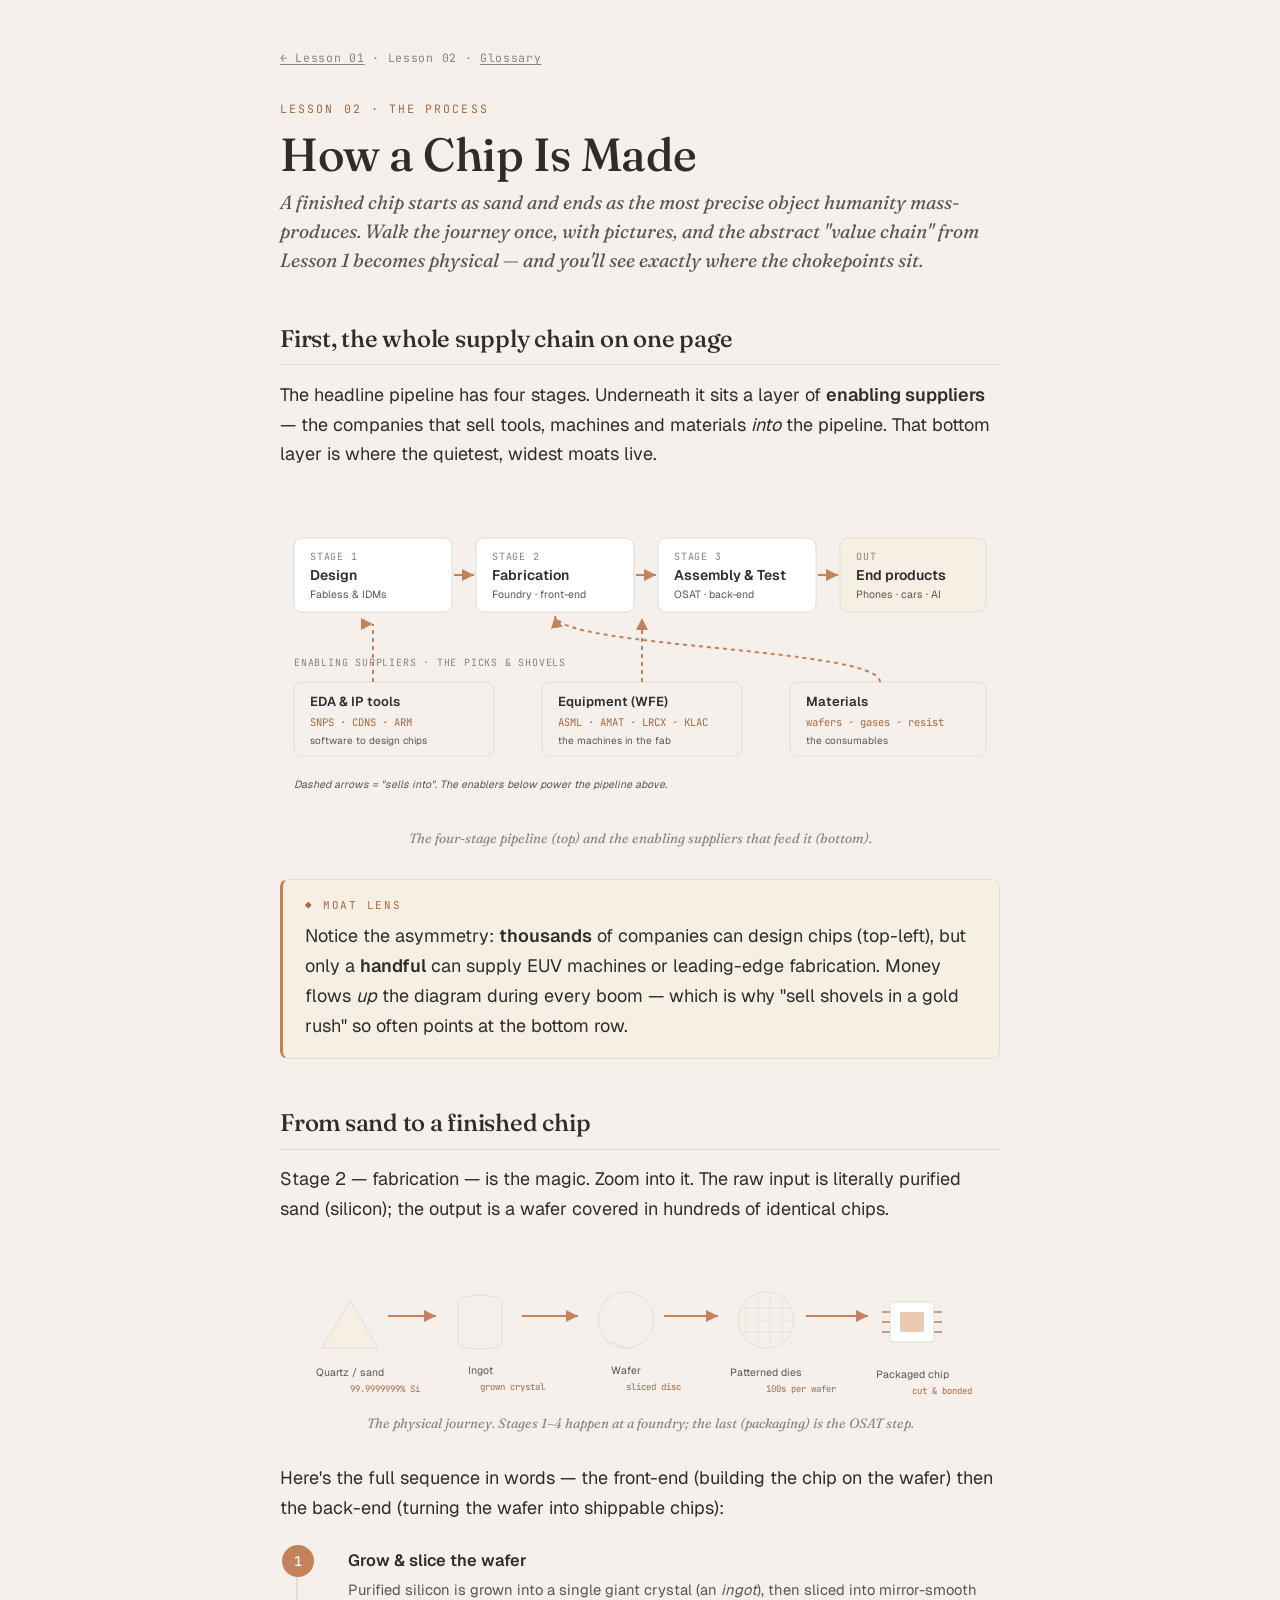
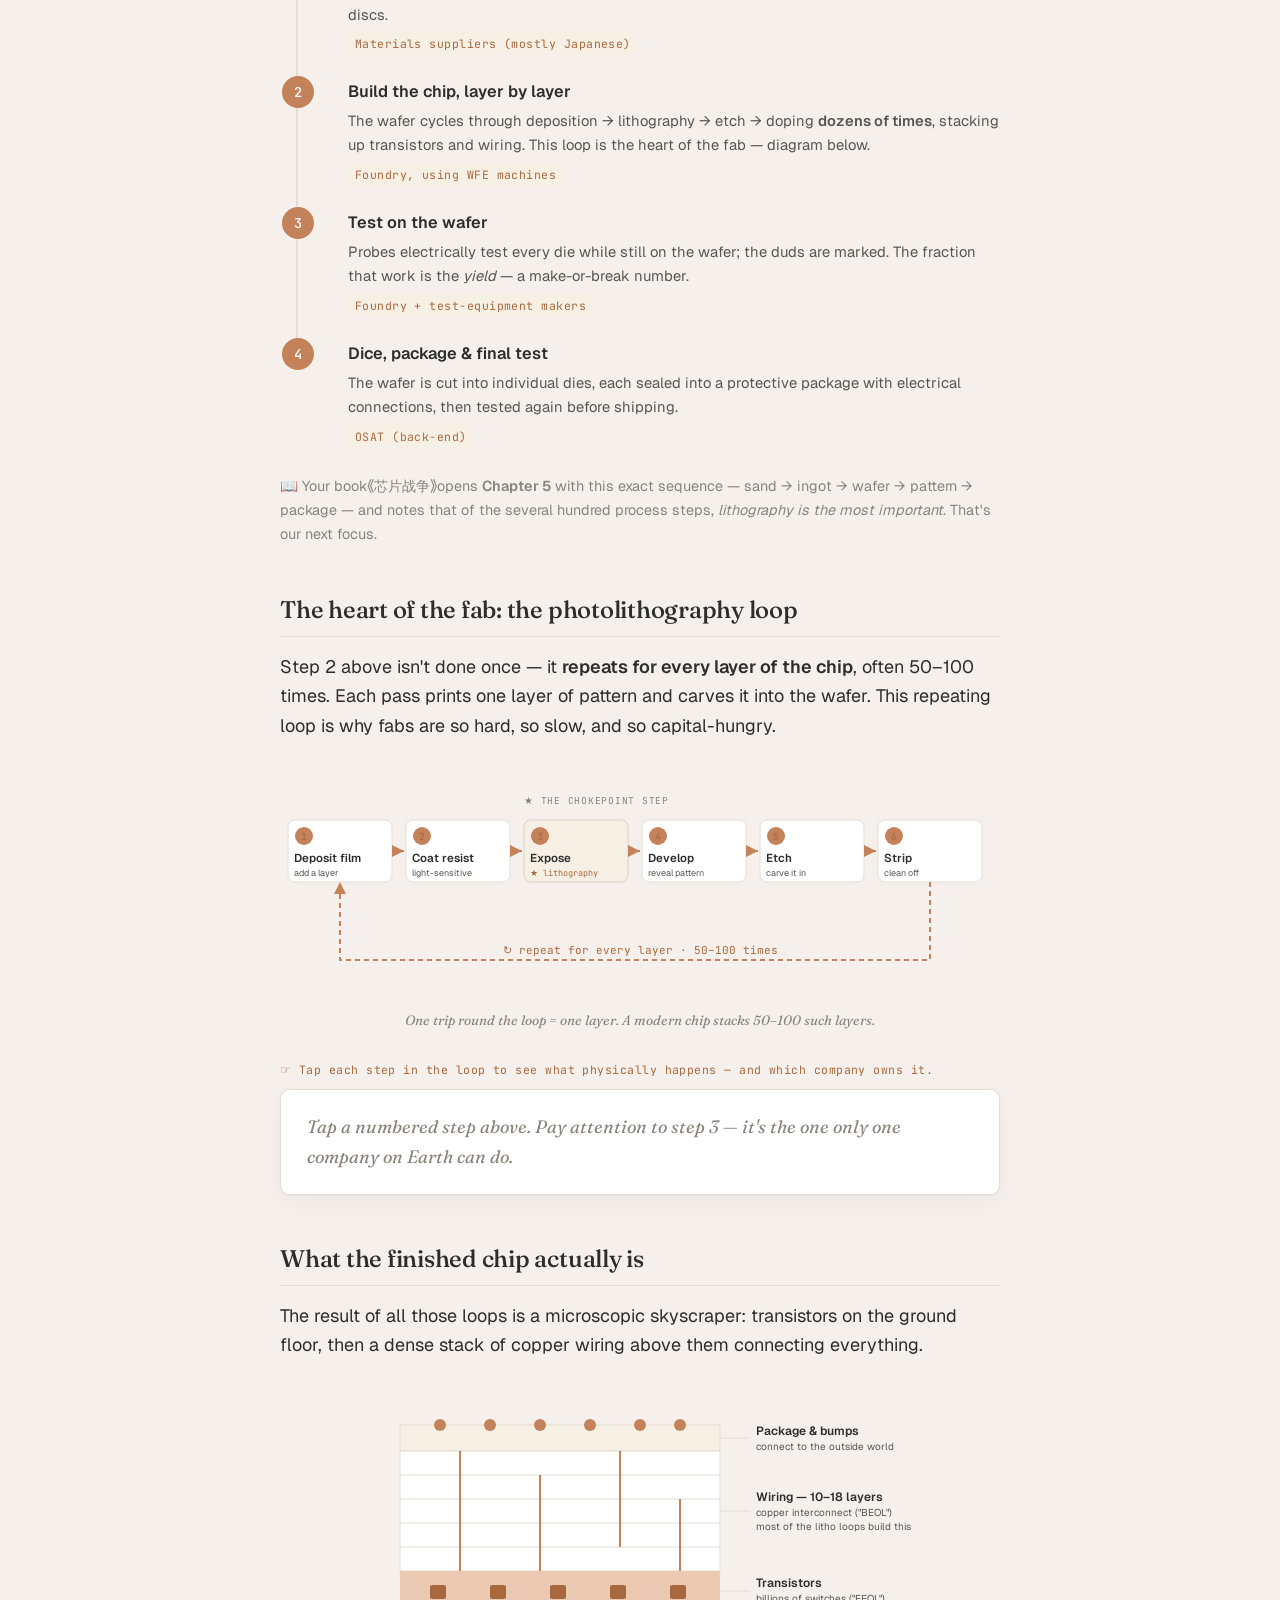
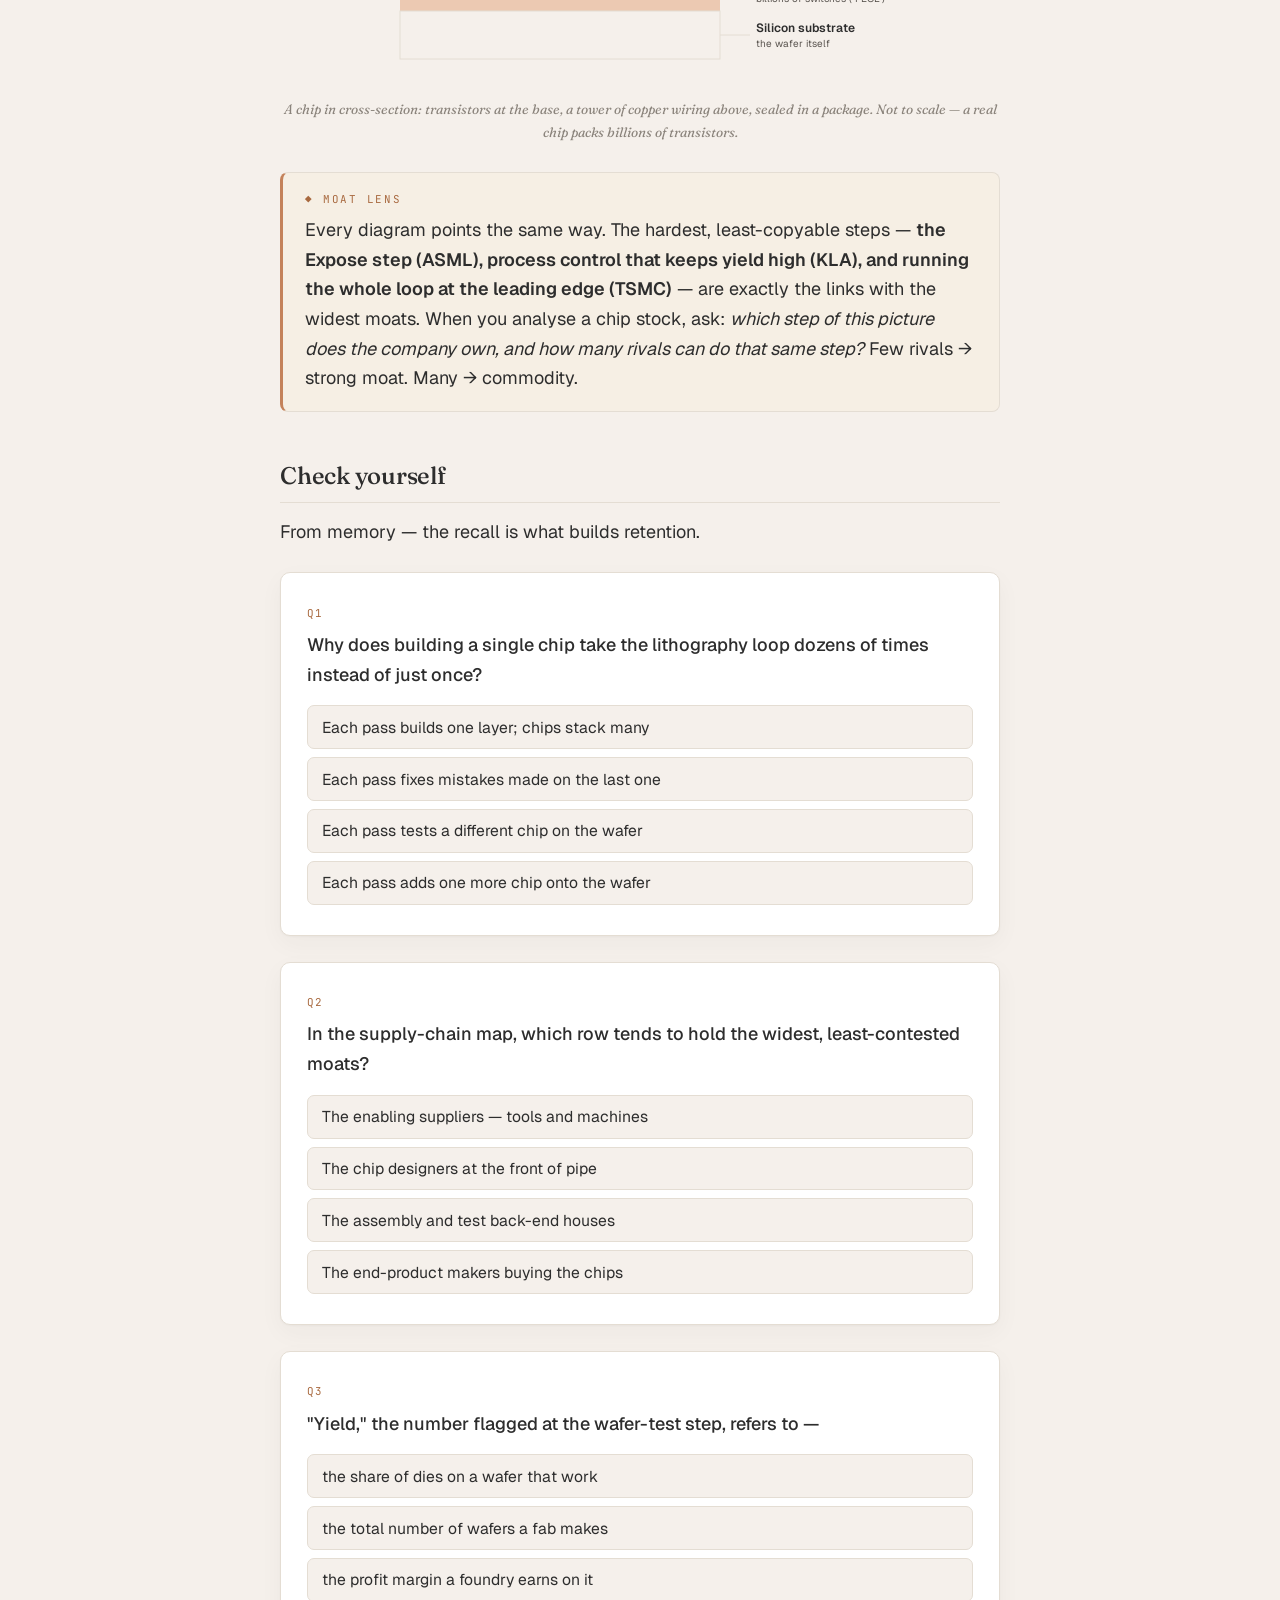
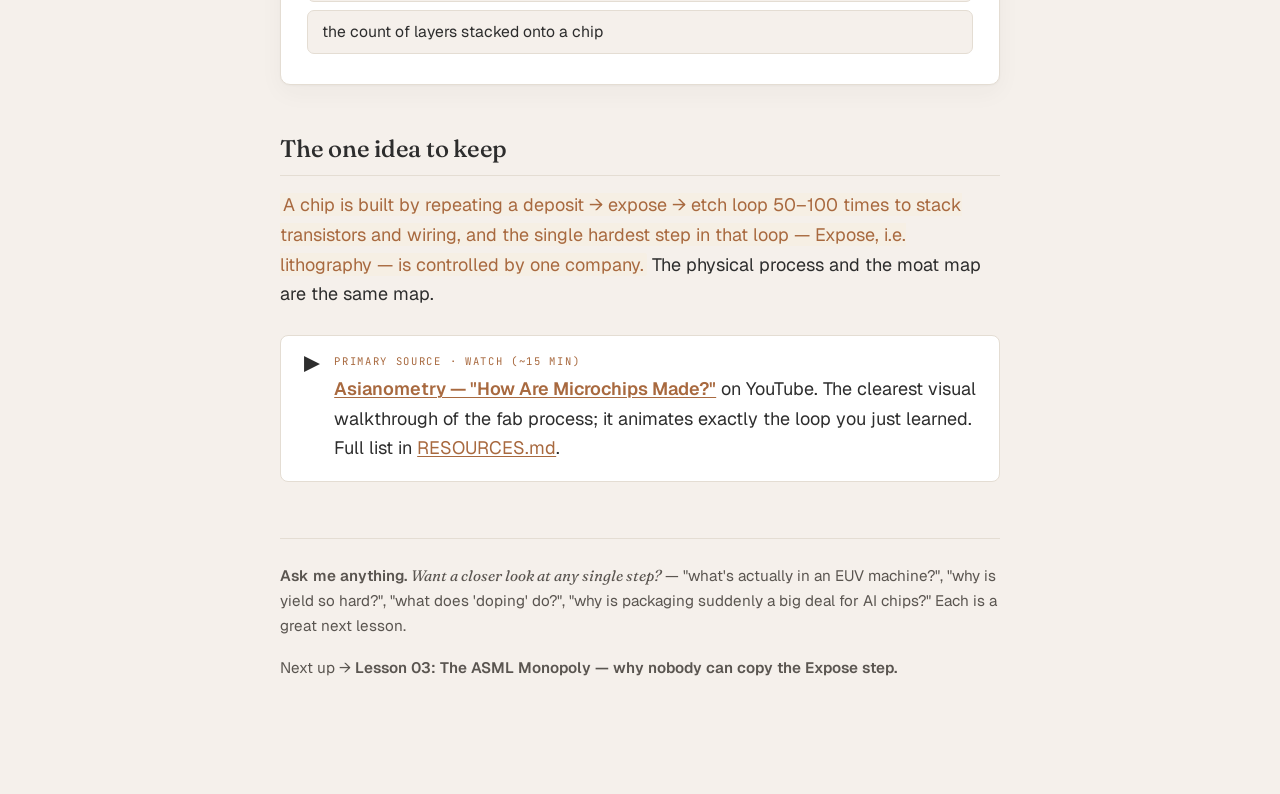
==== lessons/0002-how-a-chip-is-made.html @ f0791d8a "Initial commit: chip-knowledge course (public lessons) Value-chain and chip-manufacturing lessons, g" ====
<!DOCTYPE html>
<html lang="en">
<head>
<meta charset="utf-8">
<meta name="viewport" content="width=device-width, initial-scale=1">
<title>Lesson 2 — How a Chip Is Made</title>
<link rel="stylesheet" href="../assets/course.css">
</head>
<body>
<div class="wrap">
  <div class="crumbs"><a href="0001-the-value-chain-where-moats-hide.html">← Lesson 01</a> · Lesson 02 · <a href="../reference/glossary.html">Glossary</a></div>
  <p class="eyebrow">Lesson 02 · The Process</p>
  <h1>How a Chip Is Made</h1>
  <p class="lede">A finished chip starts as sand and ends as the most precise object humanity mass-produces. Walk the journey once, with pictures, and the abstract "value chain" from Lesson 1 becomes physical — and you'll <em>see</em> exactly where the chokepoints sit.</p>

  <h2>First, the whole supply chain on one page</h2>
  <p>The headline pipeline has four stages. Underneath it sits a layer of <strong>enabling suppliers</strong> — the companies that sell tools, machines and materials <em>into</em> the pipeline. That bottom layer is where the quietest, widest moats live.</p>

  <figure class="fig">
    <svg viewBox="0 0 720 320" role="img" aria-label="Semiconductor supply chain map">
      <!-- top pipeline -->
      <g>
        <rect class="svg-card" x="14" y="40" width="158" height="74" rx="8" stroke-width="1"/>
        <text class="t-label" x="30" y="62" font-size="10">STAGE 1</text>
        <text class="t-title" x="30" y="82" font-size="14">Design</text>
        <text class="t-body" x="30" y="100" font-size="10.5">Fabless &amp; IDMs</text>

        <rect class="svg-card" x="196" y="40" width="158" height="74" rx="8" stroke-width="1"/>
        <text class="t-label" x="212" y="62" font-size="10">STAGE 2</text>
        <text class="t-title" x="212" y="82" font-size="14">Fabrication</text>
        <text class="t-body" x="212" y="100" font-size="10.5">Foundry · front-end</text>

        <rect class="svg-card" x="378" y="40" width="158" height="74" rx="8" stroke-width="1"/>
        <text class="t-label" x="394" y="62" font-size="10">STAGE 3</text>
        <text class="t-title" x="394" y="82" font-size="14">Assembly &amp; Test</text>
        <text class="t-body" x="394" y="100" font-size="10.5">OSAT · back-end</text>

        <rect class="svg-wash" x="560" y="40" width="146" height="74" rx="8" stroke-width="1"/>
        <text class="t-label" x="576" y="62" font-size="10">OUT</text>
        <text class="t-title" x="576" y="82" font-size="14">End products</text>
        <text class="t-body" x="576" y="100" font-size="10.5">Phones · cars · AI</text>
      </g>
      <!-- pipeline arrows -->
      <g class="svg-flow">
        <path d="M174 77 H194" marker-end="url(#ah)"/>
        <path d="M356 77 H376" marker-end="url(#ah)"/>
        <path d="M538 77 H558" marker-end="url(#ah)"/>
      </g>

      <!-- enabler band -->
      <text class="t-label" x="14" y="168" font-size="10">ENABLING SUPPLIERS · THE PICKS &amp; SHOVELS</text>
      <g>
        <rect class="svg-cream" x="14" y="184" width="200" height="74" rx="8" stroke-width="1"/>
        <text class="t-title" x="30" y="208" font-size="13">EDA &amp; IP tools</text>
        <text class="t-mono" x="30" y="228" font-size="10.5">SNPS · CDNS · ARM</text>
        <text class="t-body" x="30" y="246" font-size="10">software to design chips</text>

        <rect class="svg-cream" x="262" y="184" width="200" height="74" rx="8" stroke-width="1"/>
        <text class="t-title" x="278" y="208" font-size="13">Equipment (WFE)</text>
        <text class="t-mono" x="278" y="228" font-size="10.5">ASML · AMAT · LRCX · KLAC</text>
        <text class="t-body" x="278" y="246" font-size="10">the machines in the fab</text>

        <rect class="svg-cream" x="510" y="184" width="196" height="74" rx="8" stroke-width="1"/>
        <text class="t-title" x="526" y="208" font-size="13">Materials</text>
        <text class="t-mono" x="526" y="228" font-size="10.5">wafers · gases · resist</text>
        <text class="t-body" x="526" y="246" font-size="10">the consumables</text>
      </g>
      <!-- feed arrows up into pipeline -->
      <g class="svg-flow" stroke-dasharray="4 4">
        <path d="M93 184 V126 H93" marker-end="url(#ah)"/>
        <path d="M362 184 V120" marker-end="url(#ah)"/>
        <path d="M600 184 C600 150 280 150 275 118" marker-end="url(#ah)"/>
      </g>
      <text class="t-body" x="14" y="290" font-size="10.5" font-style="italic">Dashed arrows = "sells into". The enablers below power the pipeline above.</text>

      <defs>
        <marker id="ah" markerWidth="9" markerHeight="9" refX="6" refY="3" orient="auto">
          <path d="M0,0 L6,3 L0,6 Z" fill="#c4825a"/>
        </marker>
      </defs>
    </svg>
    <figcaption>The four-stage pipeline (top) and the enabling suppliers that feed it (bottom).</figcaption>
  </figure>

  <div class="moat-lens">
    <span class="tag">◆ Moat Lens</span>
    <p>Notice the asymmetry: <strong>thousands</strong> of companies can design chips (top-left), but only a <strong>handful</strong> can supply EUV machines or leading-edge fabrication. Money flows <em>up</em> the diagram during every boom — which is why "sell shovels in a gold rush" so often points at the bottom row.</p>
  </div>

  <h2>From sand to a finished chip</h2>
  <p>Stage 2 — fabrication — is the magic. Zoom into it. The raw input is literally purified sand (silicon); the output is a wafer covered in hundreds of identical chips.</p>

  <figure class="fig">
    <svg viewBox="0 0 720 150" role="img" aria-label="From sand to chip">
      <!-- sand -->
      <g transform="translate(36,40)">
        <path class="svg-wash" d="M6 56 L34 8 L62 56 Z" stroke-width="1"/>
        <text class="t-body" x="34" y="84" font-size="10.5" text-anchor="middle">Quartz / sand</text>
        <text class="t-mono" x="34" y="100" font-size="9">99.9999999% Si</text>
      </g>
      <!-- ingot -->
      <g transform="translate(170,38)">
        <ellipse class="svg-cream" cx="30" cy="12" rx="22" ry="7" stroke-width="1"/>
        <path class="svg-cream" d="M8 12 V52 a22 7 0 0 0 44 0 V12" stroke-width="1"/>
        <text class="t-body" x="30" y="84" font-size="10.5" text-anchor="middle">Ingot</text>
        <text class="t-mono" x="30" y="100" font-size="9">grown crystal</text>
      </g>
      <!-- wafer -->
      <g transform="translate(312,38)">
        <circle class="svg-cream" cx="34" cy="30" r="28" stroke-width="1"/>
        <line class="svg-line" x1="20" y1="52" x2="34" y2="58" stroke-width="1"/>
        <text class="t-body" x="34" y="84" font-size="10.5" text-anchor="middle">Wafer</text>
        <text class="t-mono" x="34" y="100" font-size="9">sliced disc</text>
      </g>
      <!-- die grid -->
      <g transform="translate(452,40)">
        <circle class="svg-cream" cx="34" cy="28" r="28" stroke-width="1"/>
        <g class="svg-line" stroke-width="0.8">
          <line x1="14" y1="8" x2="14" y2="48"/><line x1="26" y1="4" x2="26" y2="52"/>
          <line x1="38" y1="4" x2="38" y2="52"/><line x1="50" y1="8" x2="50" y2="48"/>
          <line x1="8" y1="16" x2="60" y2="16"/><line x1="6" y1="28" x2="62" y2="28"/>
          <line x1="8" y1="40" x2="60" y2="40"/>
        </g>
        <text class="t-body" x="34" y="84" font-size="10.5" text-anchor="middle">Patterned dies</text>
        <text class="t-mono" x="34" y="100" font-size="9">100s per wafer</text>
      </g>
      <!-- chip -->
      <g transform="translate(596,42)">
        <rect class="svg-card" x="14" y="8" width="44" height="40" rx="3" stroke-width="1"/>
        <rect class="svg-accent-soft" x="24" y="18" width="24" height="20" rx="2"/>
        <g stroke="#c4825a" stroke-width="1.5">
          <line x1="14" y1="18" x2="6" y2="18"/><line x1="14" y1="28" x2="6" y2="28"/><line x1="14" y1="38" x2="6" y2="38"/>
          <line x1="58" y1="18" x2="66" y2="18"/><line x1="58" y1="28" x2="66" y2="28"/><line x1="58" y1="38" x2="66" y2="38"/>
        </g>
        <text class="t-body" x="36" y="84" font-size="10.5" text-anchor="middle">Packaged chip</text>
        <text class="t-mono" x="36" y="100" font-size="9">cut &amp; bonded</text>
      </g>
      <!-- arrows -->
      <g class="svg-flow">
        <path d="M108 64 H156" marker-end="url(#ah2)"/>
        <path d="M242 64 H298" marker-end="url(#ah2)"/>
        <path d="M384 64 H438" marker-end="url(#ah2)"/>
        <path d="M526 64 H588" marker-end="url(#ah2)"/>
      </g>
      <defs>
        <marker id="ah2" markerWidth="9" markerHeight="9" refX="6" refY="3" orient="auto">
          <path d="M0,0 L6,3 L0,6 Z" fill="#c4825a"/>
        </marker>
      </defs>
    </svg>
    <figcaption>The physical journey. Stages 1–4 happen at a foundry; the last (packaging) is the OSAT step.</figcaption>
  </figure>

  <p>Here's the full sequence in words — the front-end (building the chip on the wafer) then the back-end (turning the wafer into shippable chips):</p>

  <div class="stepper">
    <div class="step">
      <h4>Grow &amp; slice the wafer</h4>
      <p>Purified silicon is grown into a single giant crystal (an <em>ingot</em>), then sliced into mirror-smooth discs.</p>
      <span class="who">Materials suppliers (mostly Japanese)</span>
    </div>
    <div class="step">
      <h4>Build the chip, layer by layer</h4>
      <p>The wafer cycles through deposition → lithography → etch → doping <strong>dozens of times</strong>, stacking up transistors and wiring. This loop is the heart of the fab — diagram below.</p>
      <span class="who">Foundry, using WFE machines</span>
    </div>
    <div class="step">
      <h4>Test on the wafer</h4>
      <p>Probes electrically test every die while still on the wafer; the duds are marked. The fraction that work is the <em>yield</em> — a make-or-break number.</p>
      <span class="who">Foundry + test-equipment makers</span>
    </div>
    <div class="step">
      <h4>Dice, package &amp; final test</h4>
      <p>The wafer is cut into individual dies, each sealed into a protective package with electrical connections, then tested again before shipping.</p>
      <span class="who">OSAT (back-end)</span>
    </div>
  </div>

  <p style="font-size:0.9rem;color:var(--ink-faint);">📖 Your book《芯片战争》opens <strong>Chapter 5</strong> with this exact sequence — sand → ingot → wafer → pattern → package — and notes that of the several hundred process steps, <em>lithography is the most important</em>. That's our next focus.</p>

  <h2>The heart of the fab: the photolithography loop</h2>
  <p>Step 2 above isn't done once — it <strong>repeats for every layer of the chip</strong>, often 50–100 times. Each pass prints one layer of pattern and carves it into the wafer. This repeating loop is why fabs are so hard, so slow, and so capital-hungry.</p>

  <div data-explore>
    <figure class="fig">
      <svg viewBox="0 0 720 230" role="img" aria-label="The photolithography cycle — tap a step">
        <!-- clickable step boxes -->
        <g class="loop-step" data-pick="deposit">
          <rect class="svg-card pick-bg" x="8" y="50" width="104" height="62" rx="7" stroke-width="1"/>
          <circle class="svg-accent" cx="24" cy="66" r="9"/><text x="24" y="70" font-size="10" text-anchor="middle" fill="#fff" class="t-mono">1</text>
          <text class="t-title" x="14" y="92" font-size="11.5">Deposit film</text>
          <text class="t-body" x="14" y="106" font-size="9">add a layer</text>
        </g>
        <g class="loop-step" data-pick="coat">
          <rect class="svg-card pick-bg" x="126" y="50" width="104" height="62" rx="7" stroke-width="1"/>
          <circle class="svg-accent" cx="142" cy="66" r="9"/><text x="142" y="70" font-size="10" text-anchor="middle" fill="#fff" class="t-mono">2</text>
          <text class="t-title" x="132" y="92" font-size="11.5">Coat resist</text>
          <text class="t-body" x="132" y="106" font-size="9">light-sensitive</text>
        </g>
        <g class="loop-step" data-pick="expose">
          <rect class="svg-wash pick-bg" x="244" y="50" width="104" height="62" rx="7" stroke-width="1.5" stroke="#c4825a"/>
          <circle class="svg-accent" cx="260" cy="66" r="9"/><text x="260" y="70" font-size="10" text-anchor="middle" fill="#fff" class="t-mono">3</text>
          <text class="t-title" x="250" y="92" font-size="11.5">Expose</text>
          <text class="t-mono" x="250" y="106" font-size="8.5">★ lithography</text>
        </g>
        <g class="loop-step" data-pick="develop">
          <rect class="svg-card pick-bg" x="362" y="50" width="104" height="62" rx="7" stroke-width="1"/>
          <circle class="svg-accent" cx="378" cy="66" r="9"/><text x="378" y="70" font-size="10" text-anchor="middle" fill="#fff" class="t-mono">4</text>
          <text class="t-title" x="368" y="92" font-size="11.5">Develop</text>
          <text class="t-body" x="368" y="106" font-size="9">reveal pattern</text>
        </g>
        <g class="loop-step" data-pick="etch">
          <rect class="svg-card pick-bg" x="480" y="50" width="104" height="62" rx="7" stroke-width="1"/>
          <circle class="svg-accent" cx="496" cy="66" r="9"/><text x="496" y="70" font-size="10" text-anchor="middle" fill="#fff" class="t-mono">5</text>
          <text class="t-title" x="486" y="92" font-size="11.5">Etch</text>
          <text class="t-body" x="486" y="106" font-size="9">carve it in</text>
        </g>
        <g class="loop-step" data-pick="strip">
          <rect class="svg-card pick-bg" x="598" y="50" width="104" height="62" rx="7" stroke-width="1"/>
          <circle class="svg-accent" cx="614" cy="66" r="9"/><text x="614" y="70" font-size="10" text-anchor="middle" fill="#fff" class="t-mono">6</text>
          <text class="t-title" x="604" y="92" font-size="11.5">Strip</text>
          <text class="t-body" x="604" y="106" font-size="9">clean off</text>
        </g>
        <!-- arrows between -->
        <g class="svg-flow">
          <path d="M112 81 H124" marker-end="url(#ah3)"/>
          <path d="M230 81 H242" marker-end="url(#ah3)"/>
          <path d="M348 81 H360" marker-end="url(#ah3)"/>
          <path d="M466 81 H478" marker-end="url(#ah3)"/>
          <path d="M584 81 H596" marker-end="url(#ah3)"/>
        </g>
        <!-- loop back -->
        <path class="svg-flow" stroke-dasharray="5 4" d="M650 112 V190 H60 V112" marker-end="url(#ah3)"/>
        <text class="t-mono" x="360" y="184" font-size="11" text-anchor="middle">↻ repeat for every layer · 50–100 times</text>
        <text class="t-label" x="244" y="34" font-size="9.5">★ THE CHOKEPOINT STEP</text>
        <defs>
          <marker id="ah3" markerWidth="9" markerHeight="9" refX="6" refY="3" orient="auto">
            <path d="M0,0 L6,3 L0,6 Z" fill="#c4825a"/>
          </marker>
        </defs>
      </svg>
      <figcaption>One trip round the loop = one layer. A modern chip stacks 50–100 such layers.</figcaption>
    </figure>
    <p class="explore-hint">Tap each step in the loop to see what physically happens — and which company owns it.</p>

    <div class="card exp-panel exp-empty" data-panel="">Tap a numbered step above. Pay attention to step 3 — it's the one only one company on Earth can do.</div>
    <div class="card exp-panel" data-panel="deposit" hidden>
      <div class="panel-head"><h4>1 · Deposit film</h4></div>
      <p class="panel-meta">Equipment: deposition tools · <span class="ticker">AMAT · LRCX</span></p>
      <p>A microscopically thin film (metal, insulator, or silicon) is laid across the whole wafer — the raw material of this layer. Done by deposition machines from Applied Materials and Lam Research.</p>
    </div>
    <div class="card exp-panel" data-panel="coat" hidden>
      <div class="panel-head"><h4>2 · Coat with photoresist</h4></div>
      <p class="panel-meta">Material: photoresist (mostly Japanese suppliers)</p>
      <p>The wafer is spun and coated with a light-sensitive chemical called <span class="term" data-def="A light-sensitive coating that changes solubility where light hits it — like photographic film.">photoresist</span>. Where light hits it next, its chemistry will change.</p>
    </div>
    <div class="card exp-panel" data-panel="expose" hidden>
      <div class="panel-head"><h4>3 · Expose — the lithography step</h4><span class="chokebadge">The chokepoint</span></div>
      <p class="panel-meta">Equipment: lithography scanners · <span class="ticker">ASML (EUV: sole supplier)</span></p>
      <p>A <span class="term" data-def="The machine that projects the circuit pattern onto the wafer using light. The hardest, priciest step.">lithography</span> machine projects the circuit pattern onto the resist using light. The smallest features need <strong>EUV light</strong>, and <mark>only ASML on the entire planet can build an EUV machine.</mark> Every leading-edge chip passes through this one box, made by one company. <em>That</em> is what a chokepoint looks like physically.</p>
    </div>
    <div class="card exp-panel" data-panel="develop" hidden>
      <div class="panel-head"><h4>4 · Develop</h4></div>
      <p class="panel-meta">Part of the litho cell · <span class="ticker">TEL (Tokyo Electron)</span></p>
      <p>The exposed resist is washed; the light-struck parts dissolve away, leaving the pattern standing on the wafer — like developing a photograph.</p>
    </div>
    <div class="card exp-panel" data-panel="etch" hidden>
      <div class="panel-head"><h4>5 · Etch</h4></div>
      <p class="panel-meta">Equipment: etch tools · <span class="ticker">LRCX · AMAT</span></p>
      <p>Chemicals or plasma carve away the film everywhere the resist <em>doesn't</em> protect — transferring the pattern permanently into the layer. Lam Research dominates etch.</p>
    </div>
    <div class="card exp-panel" data-panel="strip" hidden>
      <div class="panel-head"><h4>6 · Strip &amp; repeat</h4></div>
      <p class="panel-meta">Then back to step 1 — 50–100 times</p>
      <p>The leftover resist is cleaned off. The wafer is now one layer taller — and the whole loop begins again for the next layer. Repeat 50–100 times to build the full chip.</p>
    </div>
  </div>

  <h2>What the finished chip actually is</h2>
  <p>The result of all those loops is a microscopic skyscraper: transistors on the ground floor, then a dense stack of copper wiring above them connecting everything.</p>

  <figure class="fig">
    <svg viewBox="0 0 720 300" role="img" aria-label="Cross-section of a chip">
      <!-- stack -->
      <g>
        <!-- bumps / package -->
        <rect class="svg-wash" x="120" y="36" width="320" height="26" stroke-width="1"/>
        <g fill="#c4825a">
          <circle cx="160" cy="36" r="6"/><circle cx="210" cy="36" r="6"/><circle cx="260" cy="36" r="6"/>
          <circle cx="310" cy="36" r="6"/><circle cx="360" cy="36" r="6"/><circle cx="400" cy="36" r="6"/>
        </g>
        <!-- metal layers (BEOL) -->
        <rect class="svg-card" x="120" y="62" width="320" height="120" stroke-width="1"/>
        <g class="svg-line" stroke-width="1">
          <line x1="120" y1="86" x2="440" y2="86"/><line x1="120" y1="110" x2="440" y2="110"/>
          <line x1="120" y1="134" x2="440" y2="134"/><line x1="120" y1="158" x2="440" y2="158"/>
        </g>
        <!-- vias -->
        <g stroke="#c4825a" stroke-width="2">
          <line x1="180" y1="62" x2="180" y2="182"/><line x1="260" y1="86" x2="260" y2="182"/>
          <line x1="340" y1="62" x2="340" y2="158"/><line x1="400" y1="110" x2="400" y2="182"/>
        </g>
        <!-- transistor layer (FEOL) -->
        <rect class="svg-accent-soft" x="120" y="182" width="320" height="40"/>
        <g fill="#a8693f">
          <rect x="150" y="196" width="16" height="14" rx="2"/><rect x="210" y="196" width="16" height="14" rx="2"/>
          <rect x="270" y="196" width="16" height="14" rx="2"/><rect x="330" y="196" width="16" height="14" rx="2"/>
          <rect x="390" y="196" width="16" height="14" rx="2"/>
        </g>
        <!-- substrate -->
        <rect class="svg-cream" x="120" y="222" width="320" height="48" stroke-width="1"/>
      </g>
      <!-- labels -->
      <g>
        <line class="svg-line" x1="440" y1="49" x2="470" y2="49" stroke-width="1"/>
        <text class="t-title" x="476" y="46" font-size="12">Package &amp; bumps</text>
        <text class="t-body" x="476" y="61" font-size="10">connect to the outside world</text>

        <line class="svg-line" x1="440" y1="122" x2="470" y2="122" stroke-width="1"/>
        <text class="t-title" x="476" y="112" font-size="12">Wiring — 10–18 layers</text>
        <text class="t-body" x="476" y="127" font-size="10">copper interconnect ("BEOL")</text>
        <text class="t-body" x="476" y="141" font-size="10">most of the litho loops build this</text>

        <line class="svg-line" x1="440" y1="202" x2="470" y2="202" stroke-width="1"/>
        <text class="t-title" x="476" y="198" font-size="12">Transistors</text>
        <text class="t-body" x="476" y="213" font-size="10">billions of switches ("FEOL")</text>

        <line class="svg-line" x1="440" y1="246" x2="470" y2="246" stroke-width="1"/>
        <text class="t-title" x="476" y="243" font-size="12">Silicon substrate</text>
        <text class="t-body" x="476" y="258" font-size="10">the wafer itself</text>
      </g>
    </svg>
    <figcaption>A chip in cross-section: transistors at the base, a tower of copper wiring above, sealed in a package. Not to scale — a real chip packs billions of transistors.</figcaption>
  </figure>

  <div class="moat-lens">
    <span class="tag">◆ Moat Lens</span>
    <p>Every diagram points the same way. The hardest, least-copyable steps — <strong>the Expose step (ASML), process control that keeps yield high (KLA), and running the whole loop at the leading edge (TSMC)</strong> — are exactly the links with the widest moats. When you analyse a chip stock, ask: <em>which step of this picture does the company own, and how many rivals can do that same step?</em> Few rivals → strong moat. Many → commodity.</p>
  </div>

  <h2>Check yourself</h2>
  <p>From memory — the recall is what builds retention.</p>

  <div class="quiz" data-quiz>
    <span class="qnum">Q1</span>
    <p class="q">Why does building a single chip take the lithography loop dozens of times instead of just once?</p>
    <button data-correct>Each pass builds one layer; chips stack many</button>
    <button>Each pass fixes mistakes made on the last one</button>
    <button>Each pass tests a different chip on the wafer</button>
    <button>Each pass adds one more chip onto the wafer</button>
    <p class="explain" hidden>A chip is a 3D stack of 50–100 layers (transistors plus a tower of wiring). The deposit → expose → etch loop builds exactly one layer per trip, so it repeats once per layer. See the cross-section above.</p>
  </div>

  <div class="quiz" data-quiz>
    <span class="qnum">Q2</span>
    <p class="q">In the supply-chain map, which row tends to hold the widest, least-contested moats?</p>
    <button data-correct>The enabling suppliers — tools and machines</button>
    <button>The chip designers at the front of pipe</button>
    <button>The assembly and test back-end houses</button>
    <button>The end-product makers buying the chips</button>
    <p class="explain" hidden>The bottom row — EDA, equipment (esp. lithography), and process control. Thousands of firms can design chips; only a handful can supply the machines. Money flows up into that row in every boom.</p>
  </div>

  <div class="quiz" data-quiz>
    <span class="qnum">Q3</span>
    <p class="q">"Yield," the number flagged at the wafer-test step, refers to —</p>
    <button data-correct>the share of dies on a wafer that work</button>
    <button>the total number of wafers a fab makes</button>
    <button>the profit margin a foundry earns on it</button>
    <button>the count of layers stacked onto a chip</button>
    <p class="explain" hidden>Yield = the fraction of dies that pass testing. At the leading edge it can make or break a node's economics — and high yield is a big part of why TSMC's manufacturing is so hard to match. We'll dig into this in the TSMC lesson.</p>
  </div>

  <h2>The one idea to keep</h2>
  <p><mark>A chip is built by repeating a deposit → expose → etch loop 50–100 times to stack transistors and wiring, and the single hardest step in that loop — Expose, i.e. lithography — is controlled by one company.</mark> The physical process and the moat map are the same map.</p>

  <div class="primary-source">
    <div class="glyph">▶</div>
    <div>
      <span class="label">Primary source · watch (~15 min)</span>
      <strong><a href="https://www.youtube.com/@Asianometry">Asianometry — "How Are Microchips Made?"</a></strong> on YouTube. The clearest visual walkthrough of the fab process; it animates exactly the loop you just learned. Full list in <a href="../RESOURCES.md">RESOURCES.md</a>.
    </div>
  </div>

  <div class="lesson-foot">
    <p><strong>Ask me anything.</strong> <span class="ask">Want a closer look at any single step?</span> — "what's actually in an EUV machine?", "why is yield so hard?", "what does 'doping' do?", "why is packaging suddenly a big deal for AI chips?" Each is a great next lesson.</p>
    <p style="margin-top:1rem;">Next up → <strong>Lesson 03: The ASML Monopoly — why nobody can copy the Expose step.</strong></p>
  </div>
</div>
<script src="../assets/quiz.js"></script>
<script src="../assets/interactive.js"></script>
</body>
</html>
---- assets/course.css ----
/* Warm Editorial — shared stylesheet for the Semiconductor Investing course.
   Every lesson and reference doc links this so the course looks like one thing. */

@import url('https://fonts.googleapis.com/css2?family=Fraunces:ital,opsz,wght@0,9..144,400;0,9..144,500;0,9..144,600;1,9..144,400;1,9..144,500&family=Geist:wght@400;500;600&family=JetBrains+Mono:wght@400;500&display=swap');

:root {
  --cream: #f5f0eb;
  --card: #ffffff;
  --ink: #2d2d2d;
  --ink-soft: #5a5550;
  --ink-faint: #8a837b;
  --terracotta: #c4825a;
  --terracotta-deep: #a8693f;
  --hairline: #e4ddd3;
  --green: #6f8f6a;
  --gold-wash: #f6efe4;
  --serif: 'Fraunces', Georgia, serif;
  --sans: 'Geist', system-ui, sans-serif;
  --mono: 'JetBrains Mono', monospace;
  --maxw: 720px;
}

* { box-sizing: border-box; }

html { -webkit-text-size-adjust: 100%; }

body {
  margin: 0;
  background: var(--cream);
  color: var(--ink);
  font-family: var(--sans);
  font-size: 18px;
  line-height: 1.65;
  padding: 3rem 1.25rem 6rem;
}

.wrap { max-width: var(--maxw); margin: 0 auto; }

/* ---- Course masthead ---- */
.eyebrow {
  font-family: var(--mono);
  font-size: 0.72rem;
  letter-spacing: 0.18em;
  text-transform: uppercase;
  color: var(--terracotta-deep);
  margin: 0 0 0.75rem;
}

h1 {
  font-family: var(--serif);
  font-weight: 500;
  font-size: clamp(2rem, 5vw, 2.9rem);
  line-height: 1.08;
  letter-spacing: -0.01em;
  margin: 0 0 0.5rem;
}

h2 {
  font-family: var(--serif);
  font-weight: 500;
  font-size: 1.5rem;
  letter-spacing: -0.01em;
  margin: 2.75rem 0 0.9rem;
  padding-bottom: 0.4rem;
  border-bottom: 1px solid var(--hairline);
}

h3 {
  font-family: var(--sans);
  font-weight: 600;
  font-size: 1.05rem;
  margin: 1.8rem 0 0.5rem;
}

.lede {
  font-family: var(--serif);
  font-size: 1.2rem;
  font-style: italic;
  color: var(--ink-soft);
  line-height: 1.5;
  margin: 0 0 1.5rem;
}

p { margin: 0 0 1.1rem; }
a { color: var(--terracotta-deep); text-decoration-thickness: 1px; text-underline-offset: 2px; }
a:hover { color: var(--terracotta); }

strong { font-weight: 600; }
em { font-style: italic; }

mark {
  background: var(--gold-wash);
  color: var(--terracotta-deep);
  padding: 0 0.15em;
  border-radius: 2px;
}

/* ---- Cards ---- */
.card {
  background: var(--card);
  border: 1px solid var(--hairline);
  border-radius: 10px;
  padding: 1.4rem 1.6rem;
  margin: 1.5rem 0;
  box-shadow: 0 1px 2px rgba(45,45,45,0.03), 0 8px 24px rgba(45,45,45,0.04);
}

.card h3:first-child { margin-top: 0; }

/* a quietly emphasized callout — the "moat lens" tie-back */
.moat-lens {
  background: var(--gold-wash);
  border: 1px solid var(--hairline);
  border-left: 3px solid var(--terracotta);
  border-radius: 8px;
  padding: 1.1rem 1.4rem;
  margin: 1.6rem 0;
}
.moat-lens .tag {
  font-family: var(--mono);
  font-size: 0.68rem;
  letter-spacing: 0.16em;
  text-transform: uppercase;
  color: var(--terracotta-deep);
  display: block;
  margin-bottom: 0.4rem;
}
.moat-lens p:last-child { margin-bottom: 0; }

/* ---- Tables ---- */
table {
  width: 100%;
  border-collapse: collapse;
  margin: 1.4rem 0;
  font-size: 0.95rem;
}
th, td {
  text-align: left;
  padding: 0.6rem 0.7rem;
  border-bottom: 1px solid var(--hairline);
  vertical-align: top;
}
th {
  font-family: var(--mono);
  font-size: 0.7rem;
  letter-spacing: 0.08em;
  text-transform: uppercase;
  color: var(--ink-faint);
  font-weight: 500;
}
td .ticker {
  font-family: var(--mono);
  font-size: 0.82rem;
  color: var(--terracotta-deep);
}

/* moat-strength dots */
.moat { font-family: var(--mono); letter-spacing: 1px; white-space: nowrap; }
.moat .on { color: var(--terracotta); }
.moat .off { color: var(--hairline); }

/* ---- Code (LIGHT, per house system) ---- */
code {
  font-family: var(--mono);
  font-size: 0.86em;
  background: var(--gold-wash);
  padding: 0.1em 0.35em;
  border-radius: 4px;
}
pre {
  background: var(--card);
  border: 1px solid var(--hairline);
  border-radius: 8px;
  padding: 1rem 1.2rem;
  overflow-x: auto;
  font-size: 0.85rem;
}
pre code { background: none; padding: 0; }

/* ---- Footer / nav ---- */
.lesson-foot {
  margin-top: 3.5rem;
  padding-top: 1.5rem;
  border-top: 1px solid var(--hairline);
  font-size: 0.95rem;
  color: var(--ink-soft);
}
.primary-source {
  display: flex;
  gap: 0.9rem;
  align-items: flex-start;
  background: var(--card);
  border: 1px solid var(--hairline);
  border-radius: 8px;
  padding: 1.1rem 1.3rem;
  margin: 1.6rem 0;
}
.primary-source .glyph { font-size: 1.4rem; line-height: 1; }
.primary-source .label {
  font-family: var(--mono);
  font-size: 0.66rem;
  letter-spacing: 0.16em;
  text-transform: uppercase;
  color: var(--terracotta-deep);
  display: block;
  margin-bottom: 0.2rem;
}

.ask {
  font-style: italic;
  font-family: var(--serif);
  color: var(--ink-soft);
}

.crumbs {
  font-family: var(--mono);
  font-size: 0.72rem;
  letter-spacing: 0.06em;
  color: var(--ink-faint);
  margin-bottom: 2rem;
}
.crumbs a { color: var(--ink-faint); }

/* ---- Diagrams (reusable visual language) ---- */
.fig {
  margin: 1.8rem 0;
}
.fig svg { width: 100%; height: auto; display: block; }
.fig figcaption {
  font-size: 0.85rem;
  color: var(--ink-faint);
  margin-top: 0.6rem;
  text-align: center;
  font-style: italic;
  font-family: var(--serif);
}

/* SVG token classes used inside lesson diagrams */
.svg-card { fill: var(--card); stroke: var(--hairline); }
.svg-cream { fill: var(--cream); stroke: var(--hairline); }
.svg-wash { fill: var(--gold-wash); stroke: var(--hairline); }
.svg-accent { fill: var(--terracotta); }
.svg-accent-soft { fill: #ecc9b2; }
.svg-line { stroke: var(--hairline); fill: none; }
.svg-flow { stroke: var(--terracotta); fill: none; stroke-width: 2; }
.svg-ink { fill: var(--ink); }
.t-title { font-family: 'Geist', sans-serif; font-weight: 600; fill: var(--ink); }
.t-body { font-family: 'Geist', sans-serif; fill: var(--ink-soft); }
.t-mono { font-family: 'JetBrains Mono', monospace; fill: var(--terracotta-deep); }
.t-label { font-family: 'JetBrains Mono', monospace; fill: var(--ink-faint); letter-spacing: 0.08em; }

/* HTML flow pipeline (supply chain) */
.flow {
  display: flex;
  flex-direction: column;
  gap: 0;
  margin: 1.6rem 0;
}
.flow-node {
  background: var(--card);
  border: 1px solid var(--hairline);
  border-left: 3px solid var(--terracotta);
  border-radius: 8px;
  padding: 0.85rem 1.1rem;
}
.flow-node .step-k {
  font-family: var(--mono);
  font-size: 0.66rem;
  letter-spacing: 0.14em;
  text-transform: uppercase;
  color: var(--terracotta-deep);
}
.flow-node h4 { margin: 0.15rem 0 0.2rem; font-family: var(--sans); font-size: 1rem; font-weight: 600; }
.flow-node p { margin: 0; font-size: 0.9rem; color: var(--ink-soft); }
.flow-node .ticker { font-family: var(--mono); font-size: 0.78rem; color: var(--terracotta-deep); }
.flow-arrow {
  align-self: center;
  color: var(--terracotta);
  font-size: 1.1rem;
  line-height: 1;
  margin: 0.35rem 0;
}

/* numbered process stepper */
.stepper { counter-reset: step; margin: 1.6rem 0; }
.step {
  position: relative;
  padding: 0 0 1.4rem 3.1rem;
  border-left: 2px solid var(--hairline);
  margin-left: 1rem;
}
.step:last-child { border-left-color: transparent; padding-bottom: 0; }
.step::before {
  counter-increment: step;
  content: counter(step);
  position: absolute;
  left: -1rem;
  top: -0.2rem;
  width: 2rem; height: 2rem;
  background: var(--terracotta);
  color: #fff;
  border-radius: 50%;
  display: grid;
  place-items: center;
  font-family: var(--mono);
  font-size: 0.85rem;
  font-weight: 500;
}
.step h4 { margin: 0 0 0.2rem; font-family: var(--sans); font-size: 1.02rem; font-weight: 600; }
.step p { margin: 0; font-size: 0.92rem; color: var(--ink-soft); }
.step .who {
  display: inline-block;
  margin-top: 0.35rem;
  font-family: var(--mono);
  font-size: 0.72rem;
  letter-spacing: 0.04em;
  color: var(--terracotta-deep);
  background: var(--gold-wash);
  padding: 0.1rem 0.45rem;
  border-radius: 4px;
}

/* ---- Interactive explorer (see assets/interactive.js) ---- */
.explore-hint {
  font-family: var(--mono);
  font-size: 0.72rem;
  letter-spacing: 0.04em;
  color: var(--terracotta-deep);
  margin: 0.2rem 0 0.6rem;
}
.explore-hint::before { content: "☞ "; }

/* clickable chain of links */
.chain {
  display: flex;
  flex-wrap: wrap;
  gap: 0.4rem;
  margin: 1.2rem 0 0.4rem;
}
.link-chip {
  flex: 1 1 0;
  min-width: 86px;
  background: var(--card);
  border: 1px solid var(--hairline);
  border-radius: 9px;
  padding: 0.6rem 0.5rem;
  text-align: center;
  cursor: pointer;
  transition: border-color .12s, background .12s, box-shadow .12s;
  outline: none;
}
.link-chip:hover { border-color: var(--terracotta); }
.link-chip:focus-visible { box-shadow: 0 0 0 3px var(--gold-wash); border-color: var(--terracotta); }
.link-chip.is-active { background: var(--terracotta); border-color: var(--terracotta); box-shadow: 0 4px 14px rgba(196,130,90,0.3); }
.link-chip .lc-num { font-family: var(--mono); font-size: 0.66rem; color: var(--terracotta-deep); }
.link-chip .lc-name { display: block; font-size: 0.8rem; font-weight: 600; line-height: 1.15; margin-top: 0.15rem; color: var(--ink); }
.link-chip.is-active .lc-num, .link-chip.is-active .lc-name { color: #fff; }

/* detail panel revealed on pick */
.exp-panel { margin-top: 0.6rem; }
.exp-panel[hidden] { display: none; }
.exp-panel .panel-head { display: flex; align-items: baseline; gap: 0.6rem; flex-wrap: wrap; }
.exp-panel .panel-head h4 { margin: 0; font-size: 1.05rem; font-weight: 600; }
.exp-panel .chokebadge {
  font-family: var(--mono);
  font-size: 0.62rem;
  letter-spacing: 0.12em;
  text-transform: uppercase;
  padding: 0.12rem 0.5rem;
  border-radius: 20px;
  background: var(--terracotta);
  color: #fff;
}
.exp-panel .chokebadge.weak { background: var(--hairline); color: var(--ink-faint); }
.exp-panel .panel-meta { font-family: var(--mono); font-size: 0.82rem; color: var(--terracotta-deep); margin: 0.5rem 0; }
.exp-empty { color: var(--ink-faint); font-style: italic; font-family: var(--serif); }

/* SVG groups that act as buttons */
[data-pick] { cursor: pointer; }
.loop-step .pick-bg { transition: stroke .12s, stroke-width .12s; }
.loop-step.is-active .pick-bg { stroke: var(--terracotta-deep); stroke-width: 2.5; }
.loop-step:hover .pick-bg { stroke: var(--terracotta); }

/* tap-to-define jargon */
.term {
  position: relative;
  border-bottom: 1.5px dotted var(--terracotta);
  cursor: help;
  color: inherit;
}
.term .def {
  position: absolute;
  left: 50%;
  bottom: 140%;
  transform: translateX(-50%);
  width: max-content;
  max-width: 240px;
  background: var(--ink);
  color: #fff;
  font-family: var(--sans);
  font-size: 0.8rem;
  font-style: normal;
  line-height: 1.4;
  padding: 0.5rem 0.7rem;
  border-radius: 7px;
  box-shadow: 0 6px 20px rgba(45,45,45,0.25);
  opacity: 0;
  visibility: hidden;
  transition: opacity .12s;
  z-index: 20;
}
.term .def::after {
  content: "";
  position: absolute;
  top: 100%; left: 50%;
  transform: translateX(-50%);
  border: 6px solid transparent;
  border-top-color: var(--ink);
}
.term:hover .def, .term.open .def { opacity: 1; visibility: visible; }

/* ---- Quiz widget (see assets/quiz.js) ---- */
.quiz {
  background: var(--card);
  border: 1px solid var(--hairline);
  border-radius: 10px;
  padding: 1.4rem 1.6rem;
  margin: 1.6rem 0;
  box-shadow: 0 1px 2px rgba(45,45,45,0.03), 0 8px 24px rgba(45,45,45,0.04);
}
.quiz .qnum {
  font-family: var(--mono);
  font-size: 0.68rem;
  letter-spacing: 0.16em;
  text-transform: uppercase;
  color: var(--terracotta-deep);
}
.quiz .q { font-weight: 500; margin: 0.3rem 0 1rem; }
.quiz button {
  display: block;
  width: 100%;
  text-align: left;
  font-family: var(--sans);
  font-size: 0.98rem;
  color: var(--ink);
  background: var(--cream);
  border: 1px solid var(--hairline);
  border-radius: 7px;
  padding: 0.65rem 0.9rem;
  margin: 0.5rem 0;
  cursor: pointer;
  transition: border-color 0.12s, background 0.12s;
}
.quiz button:hover:not(:disabled) { border-color: var(--terracotta); }
.quiz button:disabled { cursor: default; opacity: 0.85; }
.quiz button.correct {
  border-color: var(--green);
  background: #eef3ec;
  color: #3f5a3a;
  font-weight: 500;
}
.quiz button.wrong {
  border-color: #c98b8b;
  background: #f6eaea;
  color: #8a4a4a;
}
.quiz .explain {
  margin: 1rem 0 0;
  padding-top: 0.9rem;
  border-top: 1px solid var(--hairline);
  font-size: 0.95rem;
  color: var(--ink-soft);
}

@media print {
  body { padding: 0; font-size: 11pt; background: #fff; }
  .card, .primary-source, .moat-lens { box-shadow: none; break-inside: avoid; }
  .quiz button { display: none; }
}
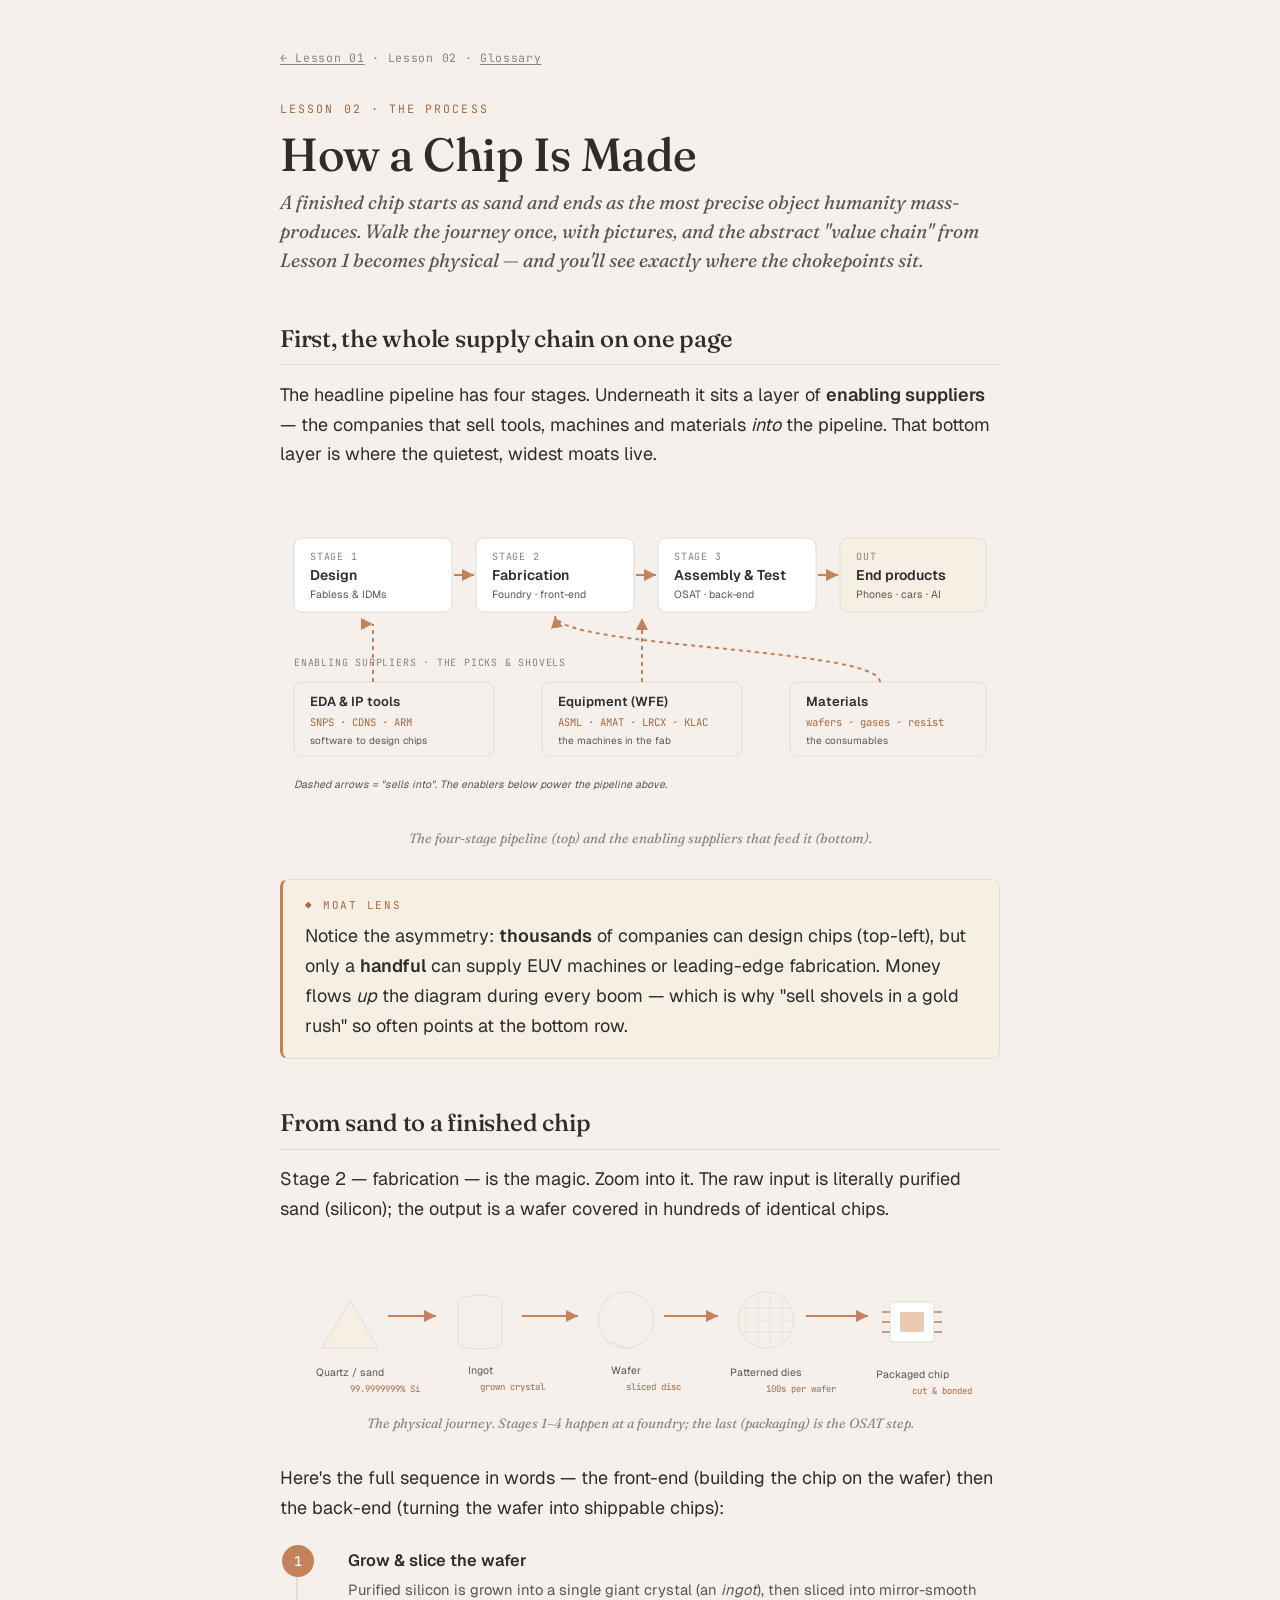
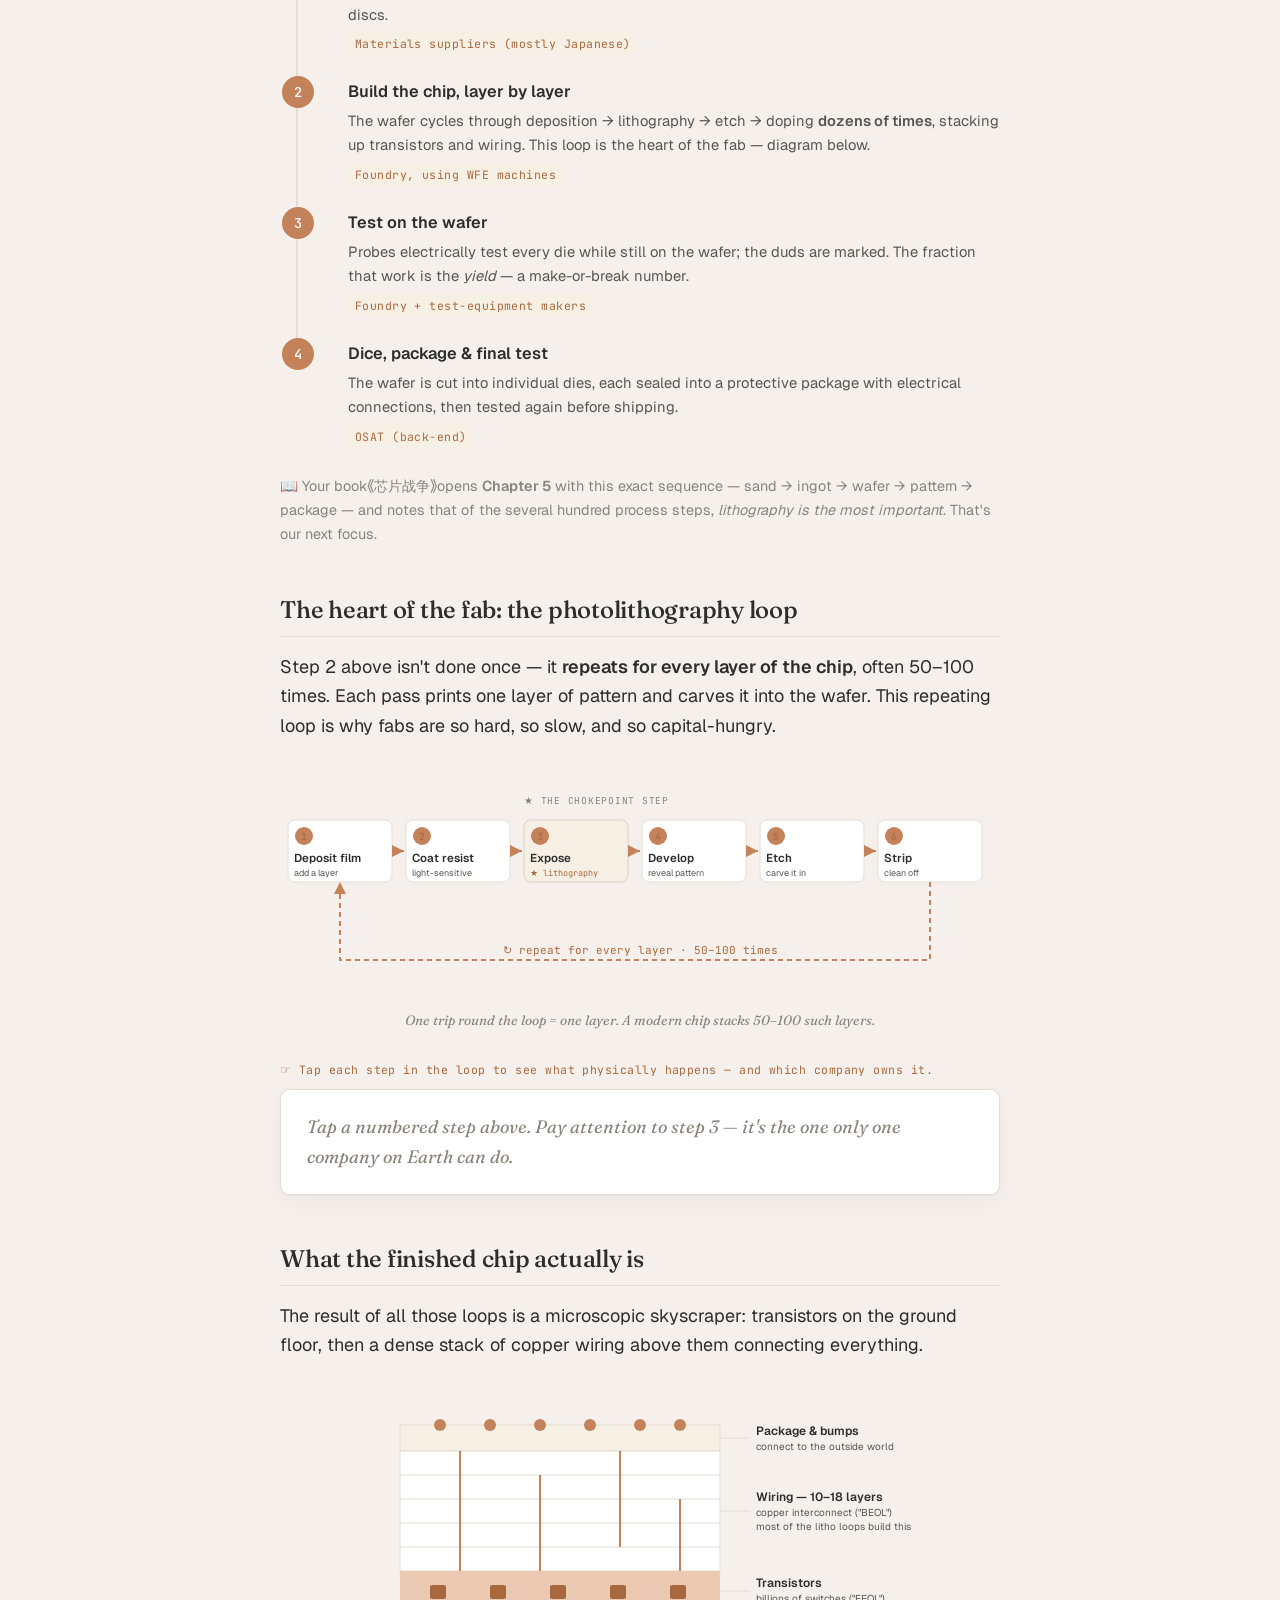
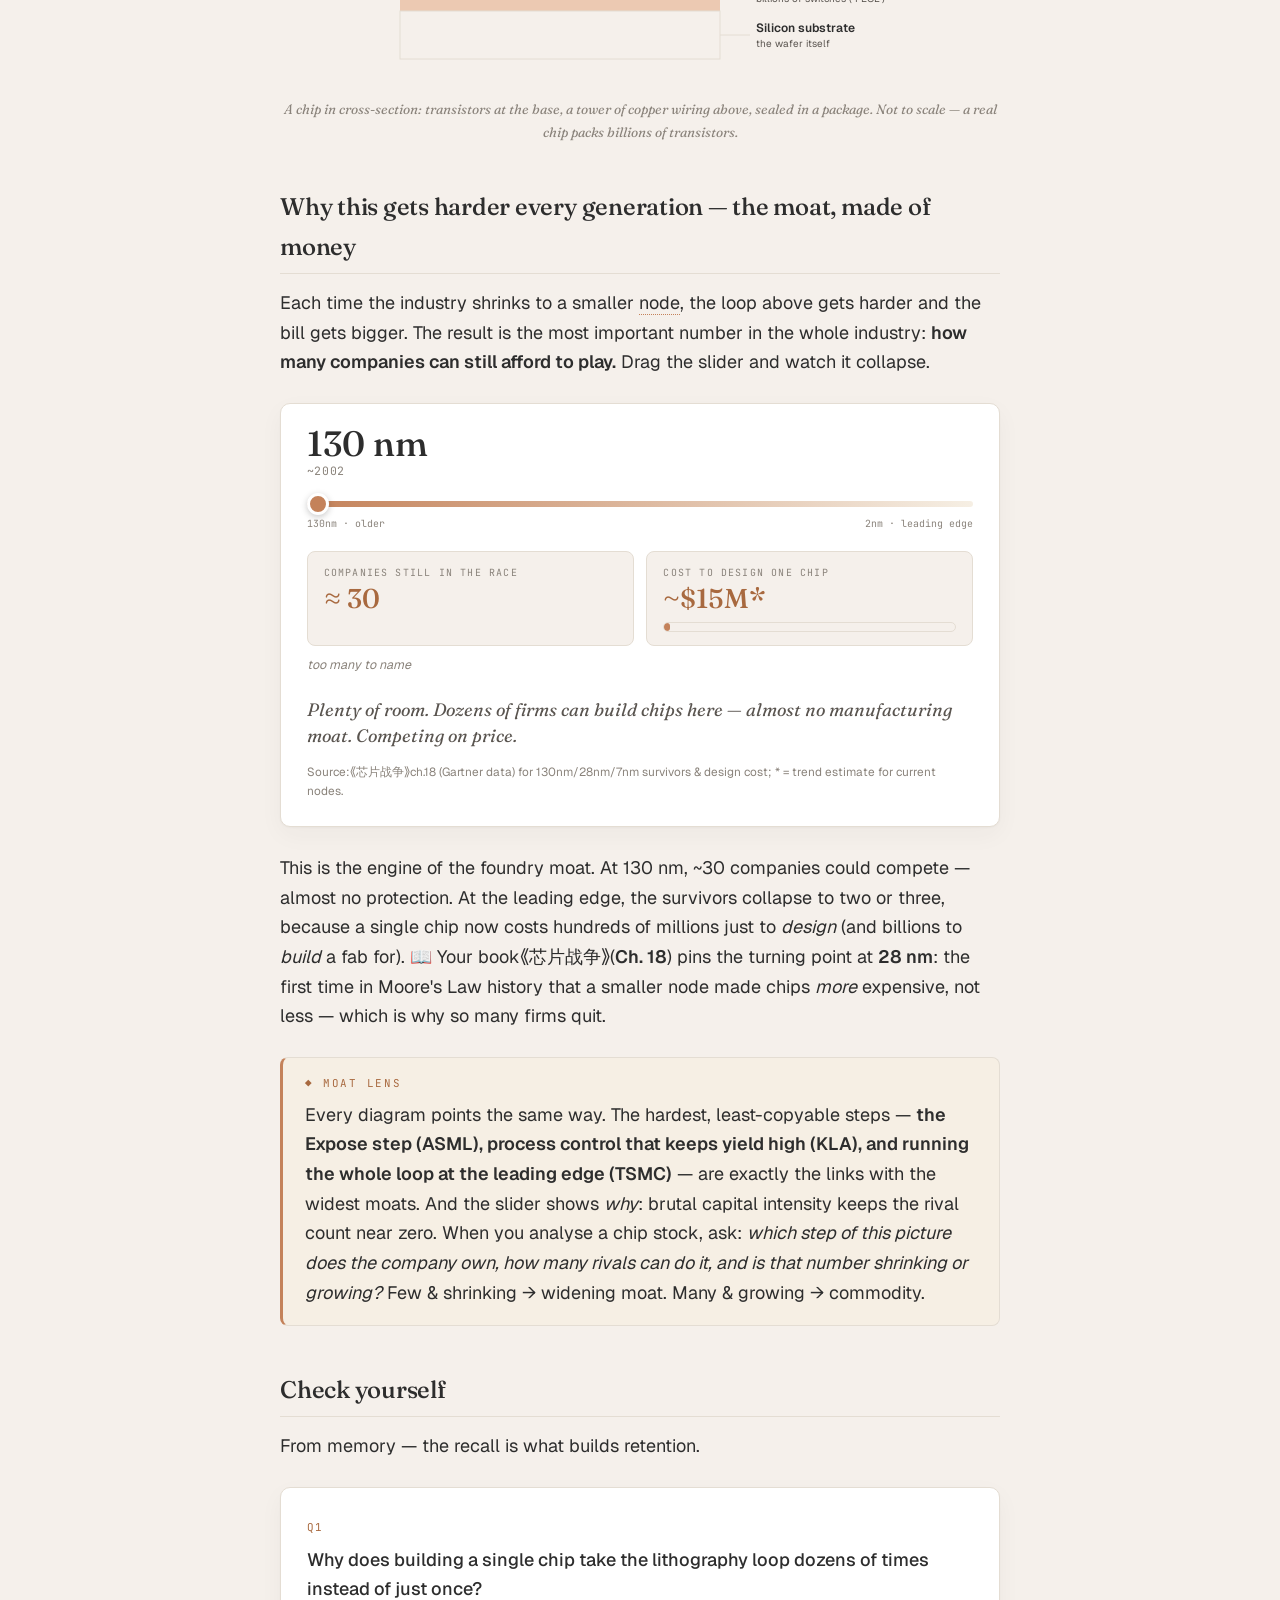
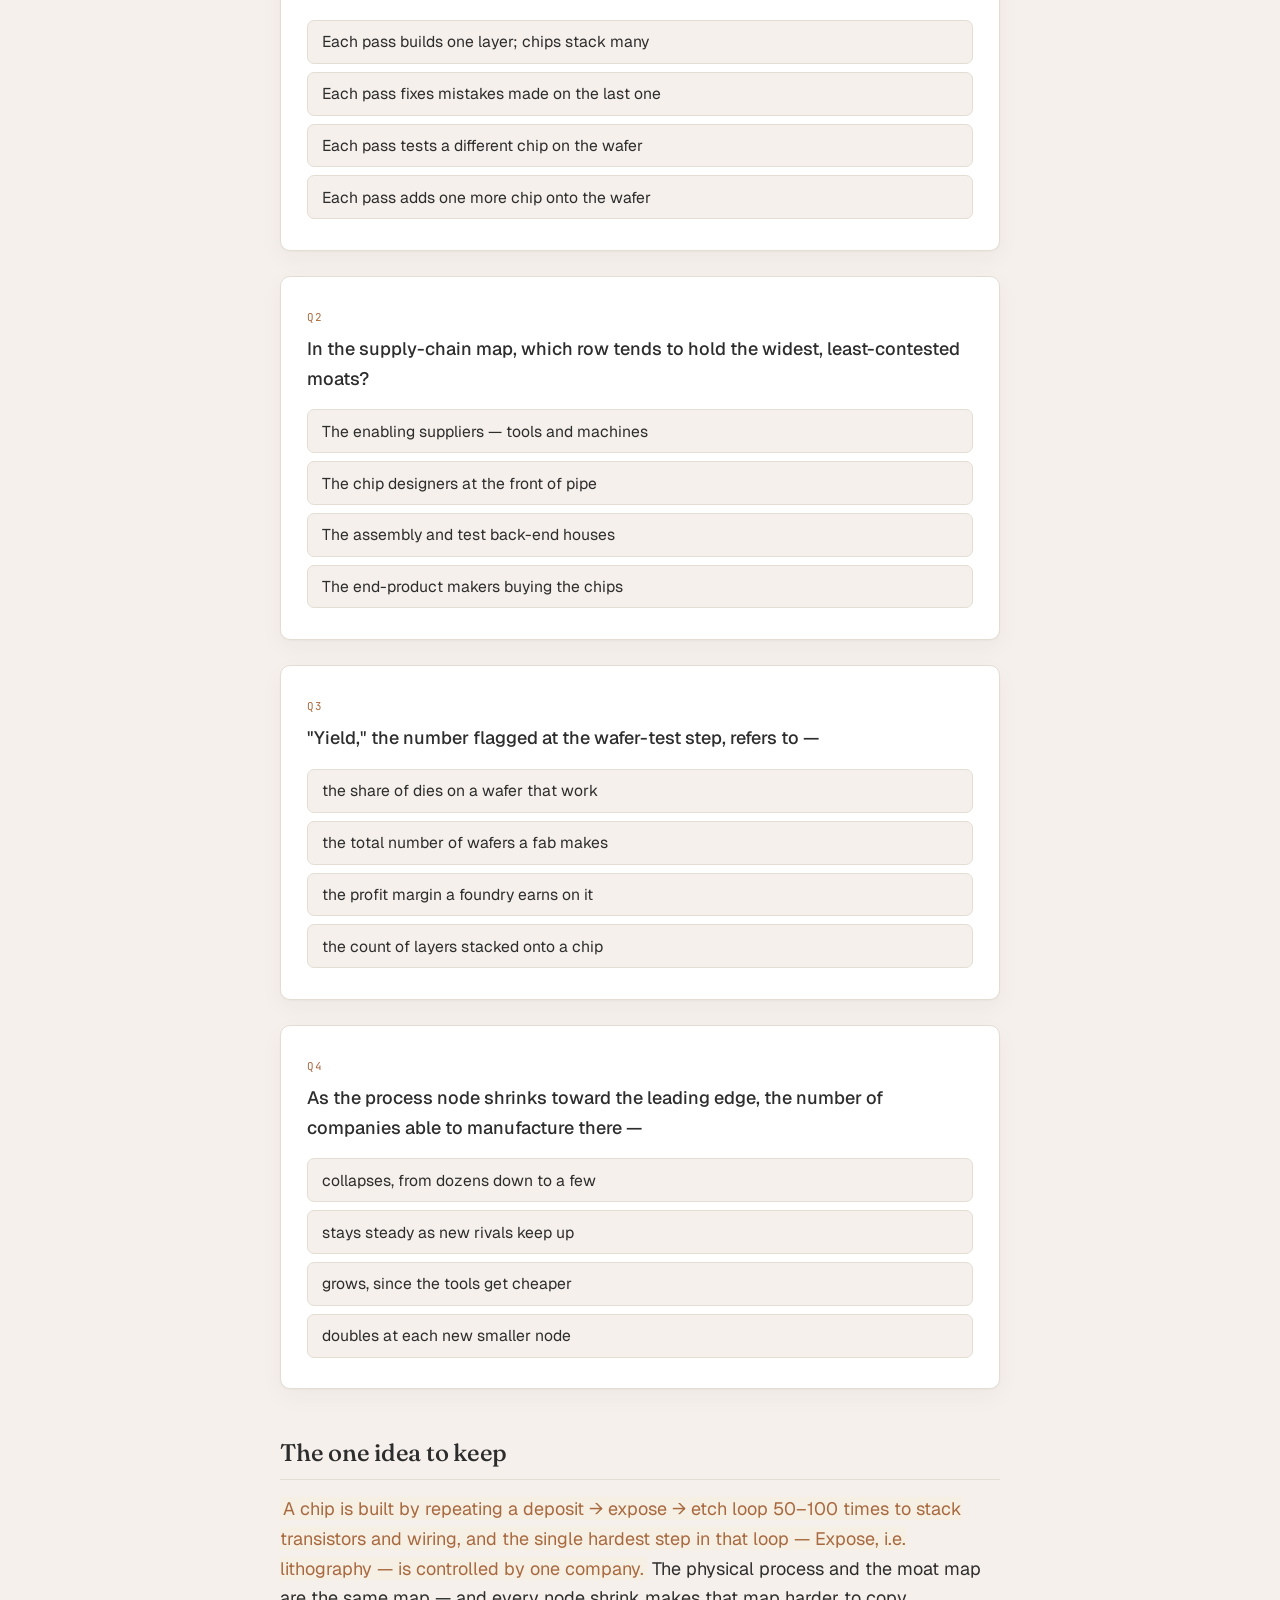
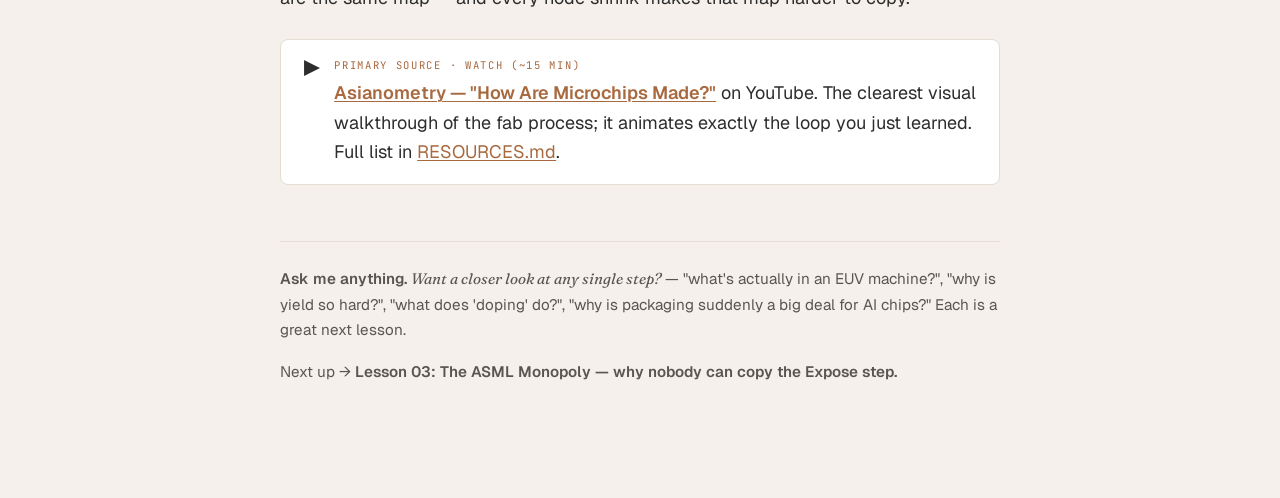
==== commit 49e18c07: "Add Lesson 03 — Memory: DRAM, NAND, HBM & the moat asterisk Resolves the Lesson 01 tension (memory =" ====
--- a/lessons/0002-how-a-chip-is-made.html
+++ b/lessons/0002-how-a-chip-is-made.html
@@ -333,9 +333,16 @@
     <figcaption>A chip in cross-section: transistors at the base, a tower of copper wiring above, sealed in a package. Not to scale — a real chip packs billions of transistors.</figcaption>
   </figure>
 
+  <h2>Why this gets harder every generation — the moat, made of money</h2>
+  <p>Each time the industry shrinks to a smaller <span class="term" data-def="The generation of manufacturing tech, in nanometres. Smaller = newer, denser, and far more expensive to build.">node</span>, the loop above gets harder and the bill gets bigger. The result is the most important number in the whole industry: <strong>how many companies can still afford to play.</strong> Drag the slider and watch it collapse.</p>
+
+  <div data-node-eco></div>
+
+  <p>This is the engine of the foundry moat. At 130 nm, ~30 companies could compete — almost no protection. At the leading edge, the survivors collapse to two or three, because a single chip now costs hundreds of millions just to <em>design</em> (and billions to <em>build</em> a fab for). 📖 Your book《芯片战争》(<strong>Ch. 18</strong>) pins the turning point at <strong>28 nm</strong>: the first time in Moore's Law history that a smaller node made chips <em>more</em> expensive, not less — which is why so many firms quit.</p>
+
   <div class="moat-lens">
     <span class="tag">◆ Moat Lens</span>
-    <p>Every diagram points the same way. The hardest, least-copyable steps — <strong>the Expose step (ASML), process control that keeps yield high (KLA), and running the whole loop at the leading edge (TSMC)</strong> — are exactly the links with the widest moats. When you analyse a chip stock, ask: <em>which step of this picture does the company own, and how many rivals can do that same step?</em> Few rivals → strong moat. Many → commodity.</p>
+    <p>Every diagram points the same way. The hardest, least-copyable steps — <strong>the Expose step (ASML), process control that keeps yield high (KLA), and running the whole loop at the leading edge (TSMC)</strong> — are exactly the links with the widest moats. And the slider shows <em>why</em>: brutal capital intensity keeps the rival count near zero. When you analyse a chip stock, ask: <em>which step of this picture does the company own, how many rivals can do it, and is that number shrinking or growing?</em> Few &amp; shrinking → widening moat. Many &amp; growing → commodity.</p>
   </div>
 
   <h2>Check yourself</h2>
@@ -371,8 +378,18 @@
     <p class="explain" hidden>Yield = the fraction of dies that pass testing. At the leading edge it can make or break a node's economics — and high yield is a big part of why TSMC's manufacturing is so hard to match. We'll dig into this in the TSMC lesson.</p>
   </div>
 
+  <div class="quiz" data-quiz>
+    <span class="qnum">Q4</span>
+    <p class="q">As the process node shrinks toward the leading edge, the number of companies able to manufacture there —</p>
+    <button data-correct>collapses, from dozens down to a few</button>
+    <button>stays steady as new rivals keep up</button>
+    <button>grows, since the tools get cheaper</button>
+    <button>doubles at each new smaller node</button>
+    <p class="explain" hidden>It collapses — ~30 at 130nm, ~10 at 28nm, just 4 at 7nm (《芯片战争》ch.18). Cost explodes while survivors vanish, and that scarcity is exactly what makes the leading-edge foundry moat so wide.</p>
+  </div>
+
   <h2>The one idea to keep</h2>
-  <p><mark>A chip is built by repeating a deposit → expose → etch loop 50–100 times to stack transistors and wiring, and the single hardest step in that loop — Expose, i.e. lithography — is controlled by one company.</mark> The physical process and the moat map are the same map.</p>
+  <p><mark>A chip is built by repeating a deposit → expose → etch loop 50–100 times to stack transistors and wiring, and the single hardest step in that loop — Expose, i.e. lithography — is controlled by one company.</mark> The physical process and the moat map are the same map — and every node shrink makes that map harder to copy.</p>
 
   <div class="primary-source">
     <div class="glyph">▶</div>
@@ -389,5 +406,6 @@
 </div>
 <script src="../assets/quiz.js"></script>
 <script src="../assets/interactive.js"></script>
+<script src="../assets/node-economics.js"></script>
 </body>
 </html>
--- a/assets/course.css
+++ b/assets/course.css
@@ -419,6 +419,46 @@
 }
 .term:hover .def, .term.open .def { opacity: 1; visibility: visible; }
 
+/* ---- Node-economics slider (see assets/node-economics.js) ---- */
+.node-eco {
+  background: var(--card);
+  border: 1px solid var(--hairline);
+  border-radius: 10px;
+  padding: 1.4rem 1.6rem 1.6rem;
+  margin: 1.6rem 0;
+  box-shadow: 0 1px 2px rgba(45,45,45,0.03), 0 8px 24px rgba(45,45,45,0.04);
+}
+.node-eco .ne-top { display: flex; align-items: baseline; justify-content: space-between; gap: 1rem; flex-wrap: wrap; }
+.node-eco .ne-node { font-family: var(--serif); font-size: 2.2rem; font-weight: 500; line-height: 1; color: var(--ink); }
+.node-eco .ne-era { font-family: var(--mono); font-size: 0.72rem; color: var(--ink-faint); letter-spacing: 0.06em; }
+.node-eco input[type=range] {
+  -webkit-appearance: none; appearance: none;
+  width: 100%; height: 6px; border-radius: 3px;
+  background: linear-gradient(90deg, var(--terracotta), var(--gold-wash));
+  margin: 1.3rem 0 0.4rem; cursor: pointer;
+}
+.node-eco input[type=range]::-webkit-slider-thumb {
+  -webkit-appearance: none; appearance: none;
+  width: 22px; height: 22px; border-radius: 50%;
+  background: var(--terracotta); border: 3px solid #fff;
+  box-shadow: 0 2px 6px rgba(45,45,45,0.25);
+}
+.node-eco input[type=range]::-moz-range-thumb {
+  width: 22px; height: 22px; border-radius: 50%;
+  background: var(--terracotta); border: 3px solid #fff;
+}
+.node-eco .ne-ticks { display: flex; justify-content: space-between; font-family: var(--mono); font-size: 0.62rem; color: var(--ink-faint); }
+.node-eco .ne-stats { display: grid; grid-template-columns: 1fr 1fr; gap: 0.8rem; margin: 1.2rem 0 0.4rem; }
+.node-eco .ne-stat { background: var(--cream); border: 1px solid var(--hairline); border-radius: 8px; padding: 0.8rem 1rem; }
+.node-eco .ne-stat .ne-label { font-family: var(--mono); font-size: 0.62rem; letter-spacing: 0.12em; text-transform: uppercase; color: var(--ink-faint); }
+.node-eco .ne-stat .ne-val { font-family: var(--serif); font-size: 1.7rem; font-weight: 500; color: var(--terracotta-deep); line-height: 1.1; margin-top: 0.15rem; }
+.node-eco .ne-bar-track { height: 10px; background: var(--cream); border: 1px solid var(--hairline); border-radius: 6px; margin-top: 0.5rem; overflow: hidden; }
+.node-eco .ne-bar-fill { height: 100%; background: var(--terracotta); border-radius: 6px; transition: width .25s ease; }
+.node-eco .ne-names { display: flex; flex-wrap: wrap; gap: 0.35rem; margin-top: 0.6rem; min-height: 1.6rem; }
+.node-eco .ne-chip { font-family: var(--mono); font-size: 0.72rem; background: var(--gold-wash); color: var(--terracotta-deep); border: 1px solid var(--hairline); border-radius: 20px; padding: 0.12rem 0.6rem; }
+.node-eco .ne-insight { margin-top: 1rem; font-style: italic; font-family: var(--serif); color: var(--ink-soft); line-height: 1.45; }
+.node-eco .ne-foot { margin-top: 0.8rem; font-size: 0.74rem; color: var(--ink-faint); }
+
 /* ---- Quiz widget (see assets/quiz.js) ---- */
 .quiz {
   background: var(--card);
